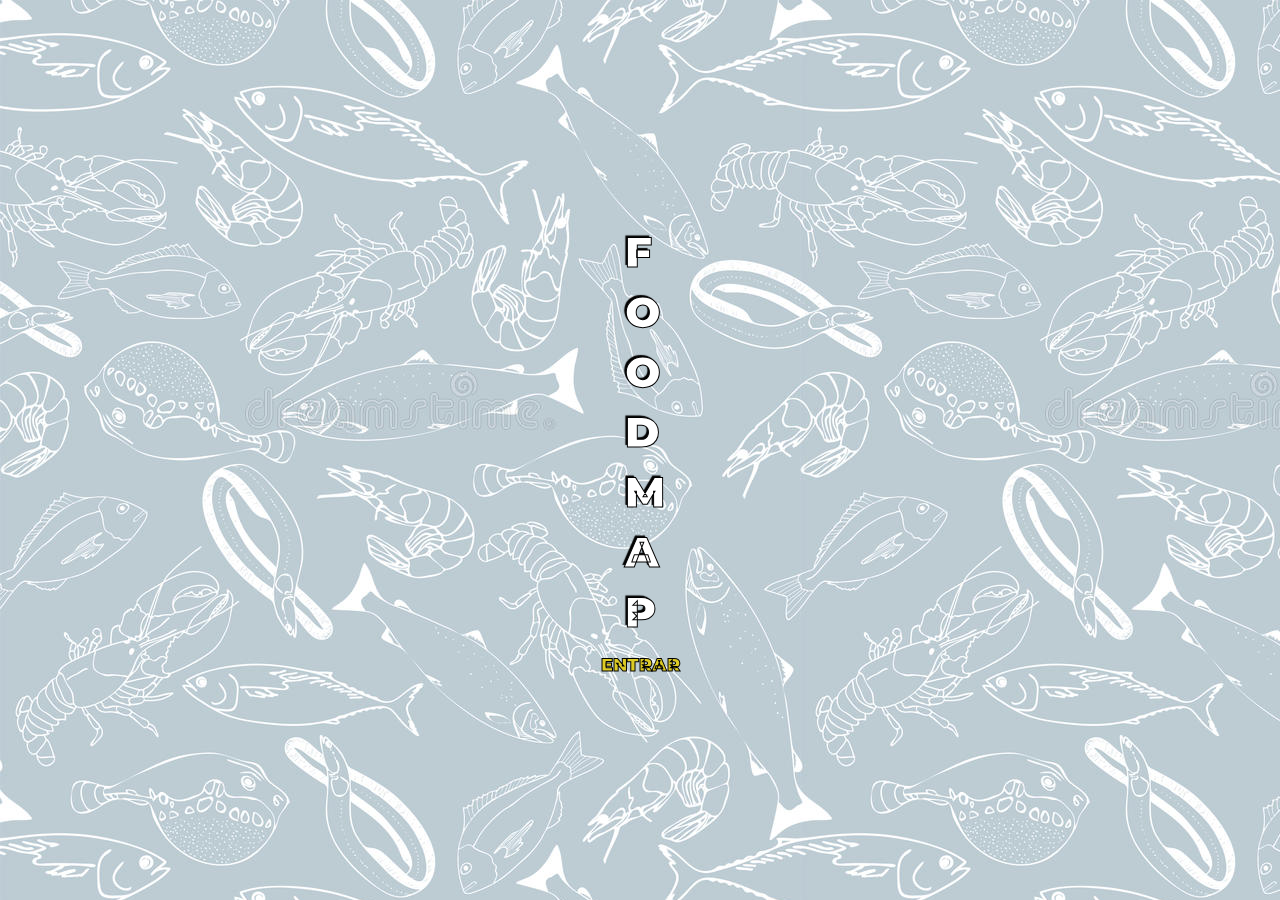
==== index.html @ 404a7017 "subiendo vista splash" ====
<!DOCTYPE html>
<html lang="es">
<head>
    <meta charset="UTF-8">
    <meta name="viewport" content="width=device-width, initial-scale=1.0">
    <meta http-equiv="X-UA-Compatible" content="ie=edge">
    <link rel="stylesheet" href="https://cdnjs.cloudflare.com/ajax/libs/font-awesome/4.7.0/css/font-awesome.min.css">
    <link rel="stylesheet" href="vendors/bootstrap/css/bootstrap.min.css">
    <link href="https://fonts.googleapis.com/css?family=Montserrat:200,300,400,700,900" rel="stylesheet">
    <link rel="stylesheet" href="css/main.css">
    <title>FoodMap</title>
</head>
<!-- Generando vista splash -->
<body>
  <div class="welcome-section content-hidden">
    <div class="content-wrap">
      <ul class="fly-in-text">
        <li>F</li>
        <li>O</li>
        <li>O</li>
        <li>D</li>
        <li>M</li>
        <li>A</li>
        <li>P</li>
      </ul>
      <a href="views/view-one.html" class="enter-button">ENTRAR</a>
    </div>
  </div>
  <script src="vendors/jquery/jquery-3.2.1.slim.min.js"></script>
  <script src="vendors/bootstrap/js/bootstrap.min.js"></script>
  <script src="js/app.js"></script>
</body>
</html>
---- css/main.css ----
/* Agregando estilos para splash */

body {
    font-family: 'Montserrat', sans-serif;
    font-weight: 900;
}

.welcome-section {
    position: absolute;
    width: 100%;
    height: 100%;
    top: 0;
    left: 0;
    background-image: url('../assets/images/img-2.jpg');
    overflow: hidden;
}

.welcome-section .content-wrap {
    position: absolute;
    left: 50%;
    top: 50%;
    transform: translate3d(-50%, -50%, 0);
}

.welcome-section .content-wrap .fly-in-text {
    list-style: none;
}

.welcome-section .content-wrap .fly-in-text li{
    margin-right: 30px;
    font-size: 3em;
    -webkit-text-fill-color: white;
    -webkit-text-stroke: 1px black;
    text-shadow: -2px -2px 1px #000;
    opacity: 1;
}

.welcome-section .content-wrap .enter-button{
    display: block;
    text-align: center;
    font-size: 1.3em;
    text-decoration: none;
    -webkit-text-fill-color: rgb(221, 203, 36);
    -webkit-text-stroke: 1px black;
    opacity: 1;
}
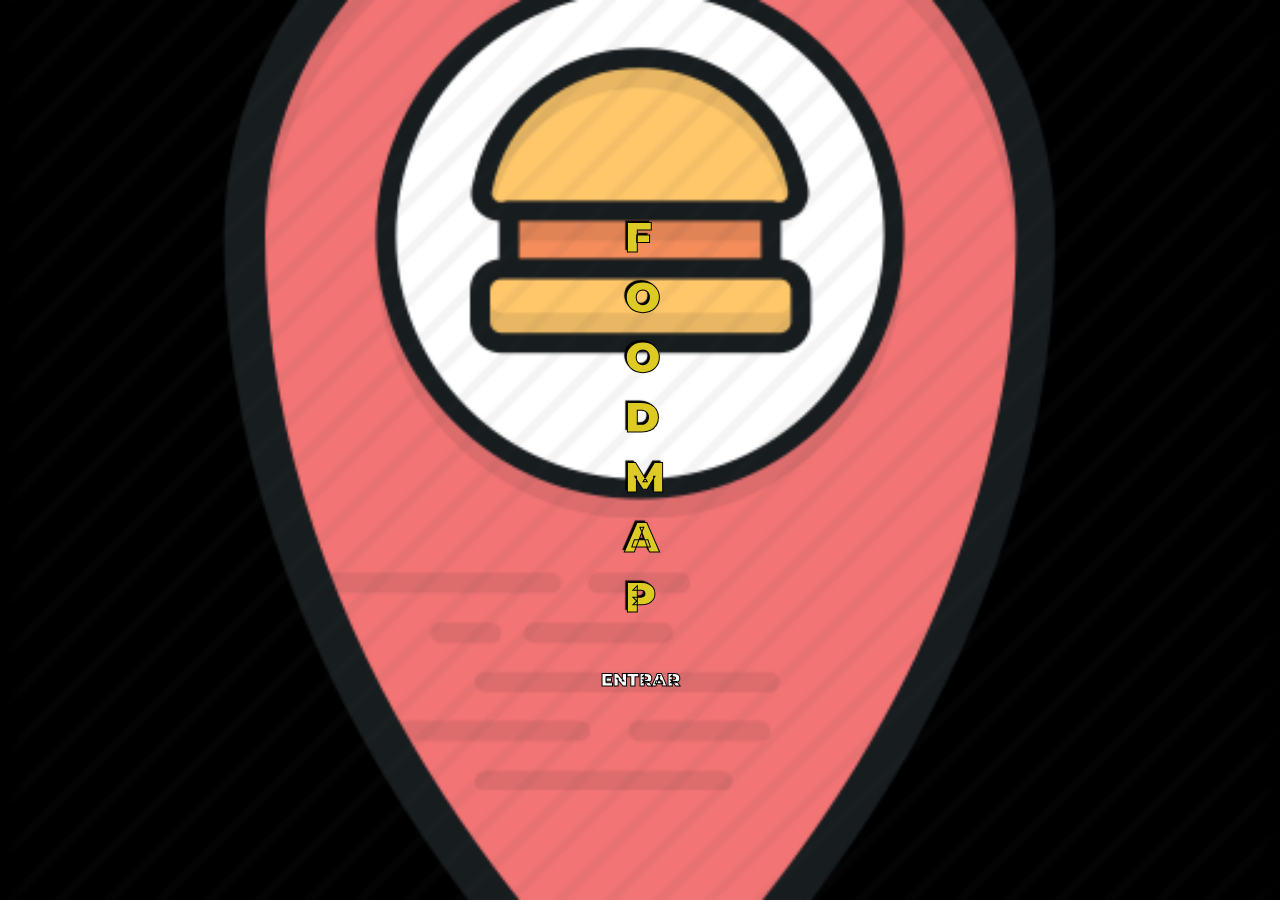
==== commit bc0a0518: "Actualizando informacion" ====
--- a/index.html
+++ b/index.html
@@ -12,7 +12,7 @@
 </head>
 <!-- Generando vista splash -->
 <body>
-  <div class="welcome-section content-hidden">
+  <div class="welcome-section content-hidden image-responsive">
     <div class="content-wrap">
       <ul class="fly-in-text">
         <li>F</li>
@@ -23,6 +23,8 @@
         <li>A</li>
         <li>P</li>
       </ul>
+      <br>
+      <br>
       <a href="views/view-one.html" class="enter-button">ENTRAR</a>
     </div>
   </div>
--- a/css/main.css
+++ b/css/main.css
@@ -1,4 +1,4 @@
-/* Agregando estilos para splash */
+/* Agregando estilos para splash / vista principal */
 
 body {
     font-family: 'Montserrat', sans-serif;
@@ -11,7 +11,11 @@
     height: 100%;
     top: 0;
     left: 0;
-    background-image: url('../assets/images/img-2.jpg');
+    background-image: url('../assets/images/fondo.png');
+    background-color: black;
+    background-repeat: no-repeat;
+    background-position: center;
+    background-size: 100%;
     overflow: hidden;
 }
 
@@ -24,12 +28,14 @@
 
 .welcome-section .content-wrap .fly-in-text {
     list-style: none;
+    padding-bottom: 0;
+    margin: 0;
 }
 
 .welcome-section .content-wrap .fly-in-text li{
     margin-right: 30px;
     font-size: 3em;
-    -webkit-text-fill-color: white;
+    -webkit-text-fill-color: rgb(221, 203, 36);
     -webkit-text-stroke: 1px black;
     text-shadow: -2px -2px 1px #000;
     opacity: 1;
@@ -40,7 +46,8 @@
     text-align: center;
     font-size: 1.3em;
     text-decoration: none;
-    -webkit-text-fill-color: rgb(221, 203, 36);
+    -webkit-text-fill-color: white;
     -webkit-text-stroke: 1px black;
     opacity: 1;
 }   
+
